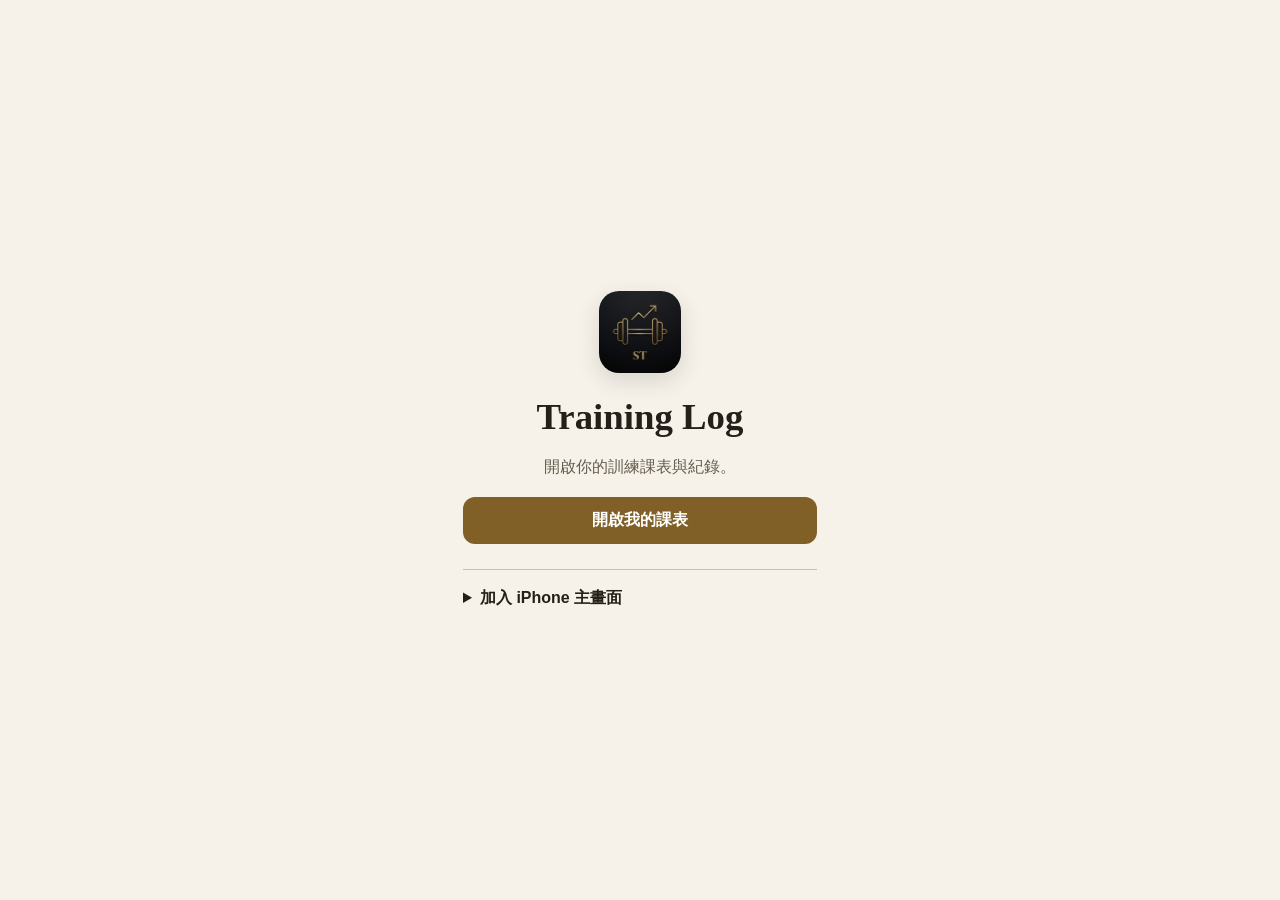
==== fullscreen/index.html @ 43419061 "新增可安裝的 Training Log 金色全螢幕測試版" ====
<!doctype html>
<html lang="zh-Hant">
<head>
<meta charset="utf-8">
<meta name="viewport" content="width=device-width, initial-scale=1, viewport-fit=cover">
<meta name="apple-mobile-web-app-capable" content="yes">
<meta name="mobile-web-app-capable" content="yes">
<meta name="apple-mobile-web-app-title" content="Training Log">
<meta name="apple-mobile-web-app-status-bar-style" content="default">
<meta name="theme-color" content="#f6f2ea" media="(prefers-color-scheme: light)">
<meta name="theme-color" content="#151619" media="(prefers-color-scheme: dark)">
<meta name="referrer" content="no-referrer">
<title>Training Log</title>
<link rel="apple-touch-icon" sizes="180x180" href="../apple-touch-icon.png">
<link rel="icon" href="../icon-192.png" type="image/png">
<link rel="manifest" href="manifest.webmanifest">
<link rel="stylesheet" href="shell.css">
</head>
<body>
<main id="home">
  <img class="brand" src="../apple-touch-icon.png" width="82" height="82" alt="">
  <h1>Training Log</h1>
  <p id="status" role="status">開啟你的訓練課表與紀錄。</p>
  <button class="primary" id="open">開啟我的課表</button>
  <details id="install"><summary>加入 iPhone 主畫面</summary>
    <p>用 Safari 開啟這一頁，點「分享」→「加入主畫面」，開啟「打開為網頁 App」，再點「加入」。下次點金色圖示就能開始訓練。</p>
  </details>
</main>
<iframe id="screen" hidden title="訓練紀錄" allow="clipboard-write; web-share"></iframe>
<iframe id="broker" title="Google 帳號連線" hidden referrerpolicy="no-referrer"></iframe>
<button type="button" id="sync" hidden>連線至 Google</button>
<dialog id="connection" aria-labelledby="connectTitle"><h2 id="connectTitle">連結 Google 帳號</h2>
<p id="info" role="status"></p><output id="code" hidden></output>
<a class="primary" id="google" target="_blank" rel="noopener noreferrer" hidden>開啟 Google</a>
<button id="copy" class="quiet" hidden>複製連線碼</button>
<button id="later" class="quiet">稍後</button>
</dialog>
<script src="endpoints.js"></script><script src="transfer.js"></script><script src="shell.js"></script>
</body></html>
---- fullscreen/shell.css ----
:root{color-scheme:light dark;--bg:#f6f2ea;--paper:#fffdf7;--ink:#251f19;--sub:#665d50;--gold:#816027;--on:#fff;--line:#c9c0ae;font:16px -apple-system,BlinkMacSystemFont,"PingFang TC",sans-serif;color:var(--ink);background:var(--bg)}
@media(prefers-color-scheme:dark){:root{--bg:#151619;--paper:#212125;--ink:#f0e8d6;--sub:#b9ac97;--gold:#c5a267;--on:#19140c;--line:#665e52}}
*{box-sizing:border-box}
html,body{width:100%;height:100%;margin:0}
body{height:100dvh;display:grid;place-items:center;overflow:hidden}
[hidden]{display:none!important}
#home{max-height:100%;overflow:auto;width:min(100%,410px);padding:32px 28px;text-align:center}
.brand{border-radius:20px;box-shadow:0 8px 22px #29201224}
h1,h2{font-family:Georgia,"Songti TC",serif}
h1{font-size:2.3rem;margin:18px 0 10px}h2{margin:0 0 12px;font-size:1.55rem}
p{line-height:1.65;color:var(--sub)}
.primary,button{min-height:46px;font:inherit;cursor:pointer;touch-action:manipulation}
.primary{display:block;background:var(--gold);color:var(--on);text-align:center;font-weight:650;text-decoration:none;padding:13px 24px;border:0;border-radius:12px;width:100%}
button:disabled{opacity:.65}details{border-block-start:1px solid var(--line);text-align:start;margin-top:25px;padding-top:18px}summary{cursor:pointer;font-weight:600}
#screen{position:fixed;inset:env(safe-area-inset-top,0) 0 env(safe-area-inset-bottom,0);width:100%;height:calc(100% - env(safe-area-inset-top,0px) - env(safe-area-inset-bottom,0px));border:0;background:var(--bg)}
dialog{width:min(90%,400px);border:1px solid var(--line);border-radius:18px;background:var(--paper);color:var(--ink);padding:23px}
dialog::backdrop{background:#17141077}
output{display:block;margin:14px auto;text-align:center;font-size:1.8rem;letter-spacing:.14em;font-variant-numeric:tabular-nums}
.quiet{border:0;background:transparent;color:var(--sub);width:100%;margin-top:3px}
#sync{position:fixed;right:max(10px,env(safe-area-inset-right));top:max(7px,env(safe-area-inset-top));font-size:.88rem;min-height:36px;border:1px solid var(--line);border-radius:18px;background:var(--paper);color:var(--ink);padding:5px 12px}
@media(display-mode:standalone){#install{display:none}}
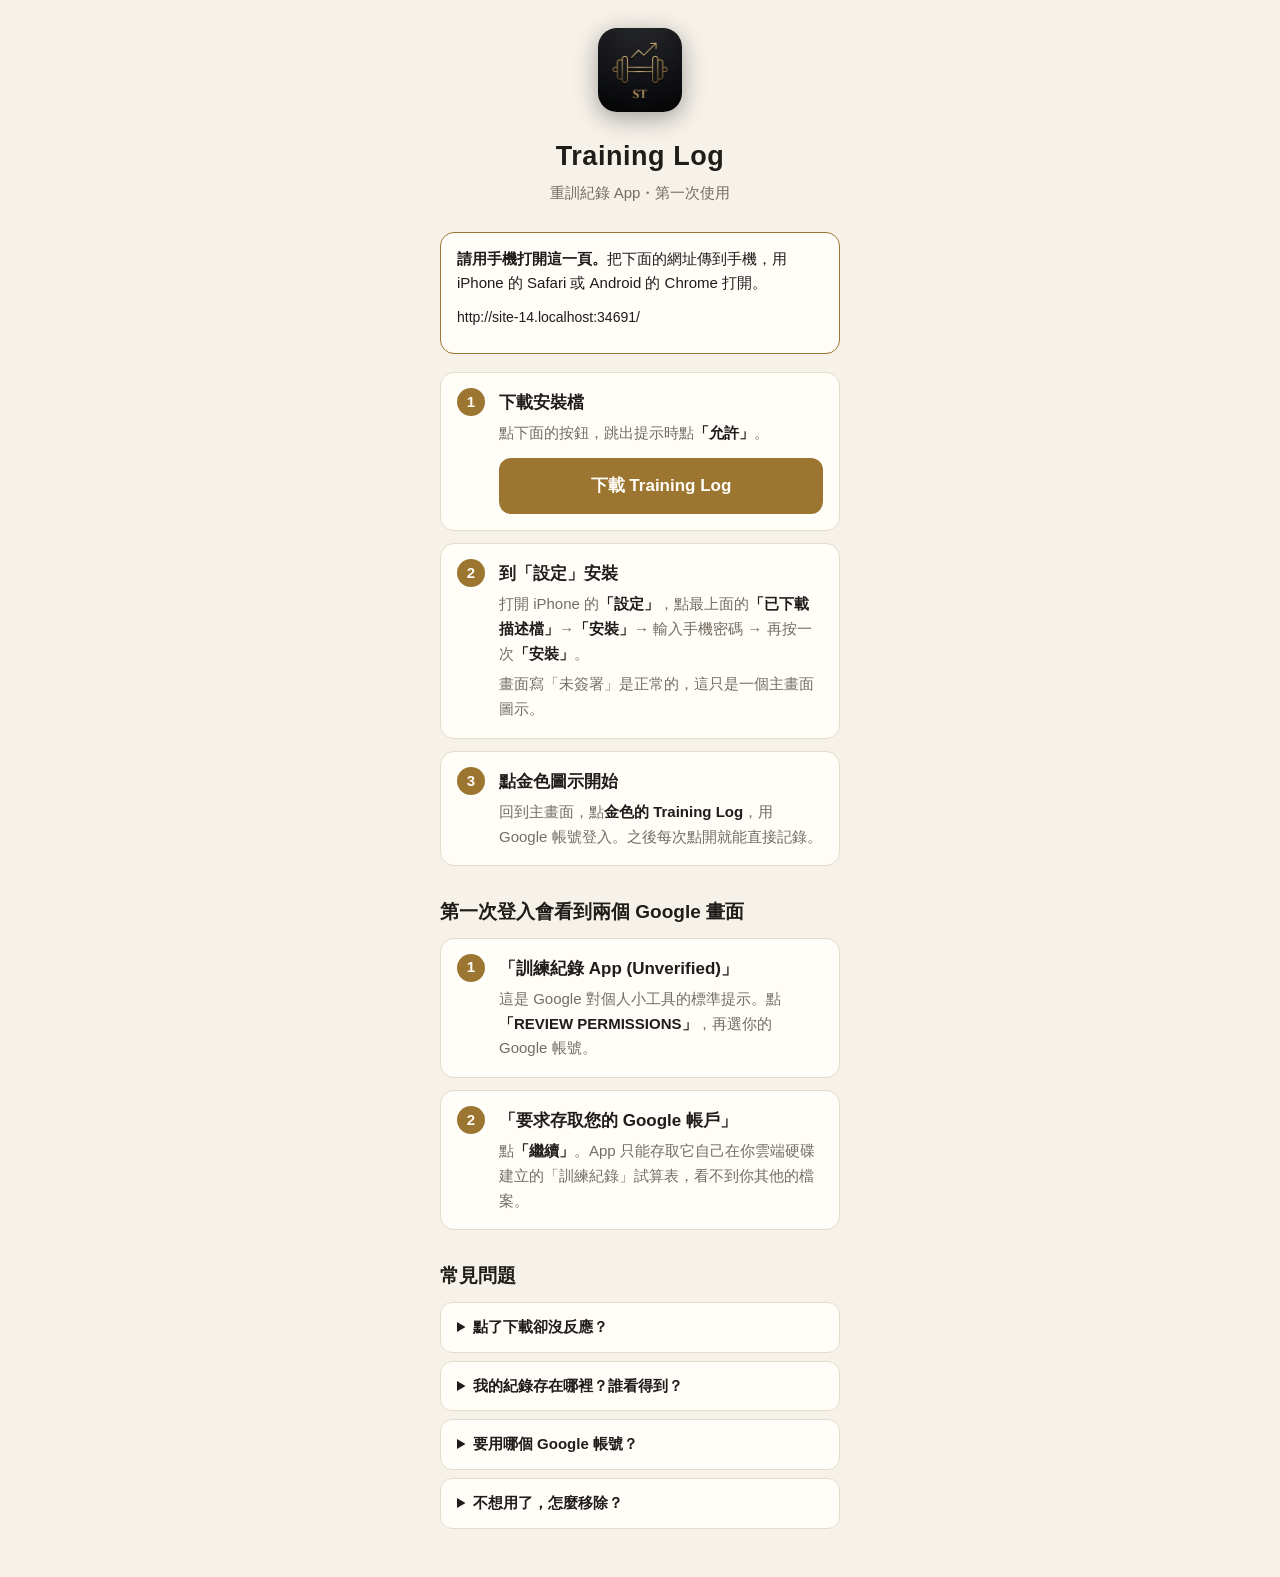
==== commit efefea76: "舊的全螢幕版網址轉到第一次使用指南" ====
--- a/fullscreen/index.html
+++ b/fullscreen/index.html
@@ -2,38 +2,14 @@
 <html lang="zh-Hant">
 <head>
 <meta charset="utf-8">
-<meta name="viewport" content="width=device-width, initial-scale=1, viewport-fit=cover">
-<meta name="apple-mobile-web-app-capable" content="yes">
-<meta name="mobile-web-app-capable" content="yes">
-<meta name="apple-mobile-web-app-title" content="Training Log">
-<meta name="apple-mobile-web-app-status-bar-style" content="default">
-<meta name="theme-color" content="#f6f2ea" media="(prefers-color-scheme: light)">
-<meta name="theme-color" content="#151619" media="(prefers-color-scheme: dark)">
-<meta name="referrer" content="no-referrer">
+<meta name="viewport" content="width=device-width,initial-scale=1">
 <title>Training Log</title>
-<link rel="apple-touch-icon" sizes="180x180" href="../apple-touch-icon.png">
-<link rel="icon" href="../icon-192.png" type="image/png">
-<link rel="manifest" href="manifest.webmanifest">
-<link rel="stylesheet" href="shell.css">
+<!-- 舊的金色全螢幕測試版已停用：一律轉到第一次使用指南 -->
+<meta http-equiv="refresh" content="0; url=../">
+<script>location.replace('../');</script>
+<style>body{margin:0;min-height:100vh;display:flex;align-items:center;justify-content:center;background:#121318;color:#efe6d4;font:16px -apple-system,"PingFang TC",sans-serif}a{color:#c8a35d}</style>
 </head>
 <body>
-<main id="home">
-  <img class="brand" src="../apple-touch-icon.png" width="82" height="82" alt="">
-  <h1>Training Log</h1>
-  <p id="status" role="status">開啟你的訓練課表與紀錄。</p>
-  <button class="primary" id="open">開啟我的課表</button>
-  <details id="install"><summary>加入 iPhone 主畫面</summary>
-    <p>用 Safari 開啟這一頁，點「分享」→「加入主畫面」，開啟「打開為網頁 App」，再點「加入」。下次點金色圖示就能開始訓練。</p>
-  </details>
-</main>
-<iframe id="screen" hidden title="訓練紀錄" allow="clipboard-write; web-share"></iframe>
-<iframe id="broker" title="Google 帳號連線" hidden referrerpolicy="no-referrer"></iframe>
-<button type="button" id="sync" hidden>連線至 Google</button>
-<dialog id="connection" aria-labelledby="connectTitle"><h2 id="connectTitle">連結 Google 帳號</h2>
-<p id="info" role="status"></p><output id="code" hidden></output>
-<a class="primary" id="google" target="_blank" rel="noopener noreferrer" hidden>開啟 Google</a>
-<button id="copy" class="quiet" hidden>複製連線碼</button>
-<button id="later" class="quiet">稍後</button>
-</dialog>
-<script src="endpoints.js"></script><script src="transfer.js"></script><script src="shell.js"></script>
-</body></html>
+<p>這個版本已停用，<a href="../">前往新版安裝說明</a>。</p>
+</body>
+</html>
